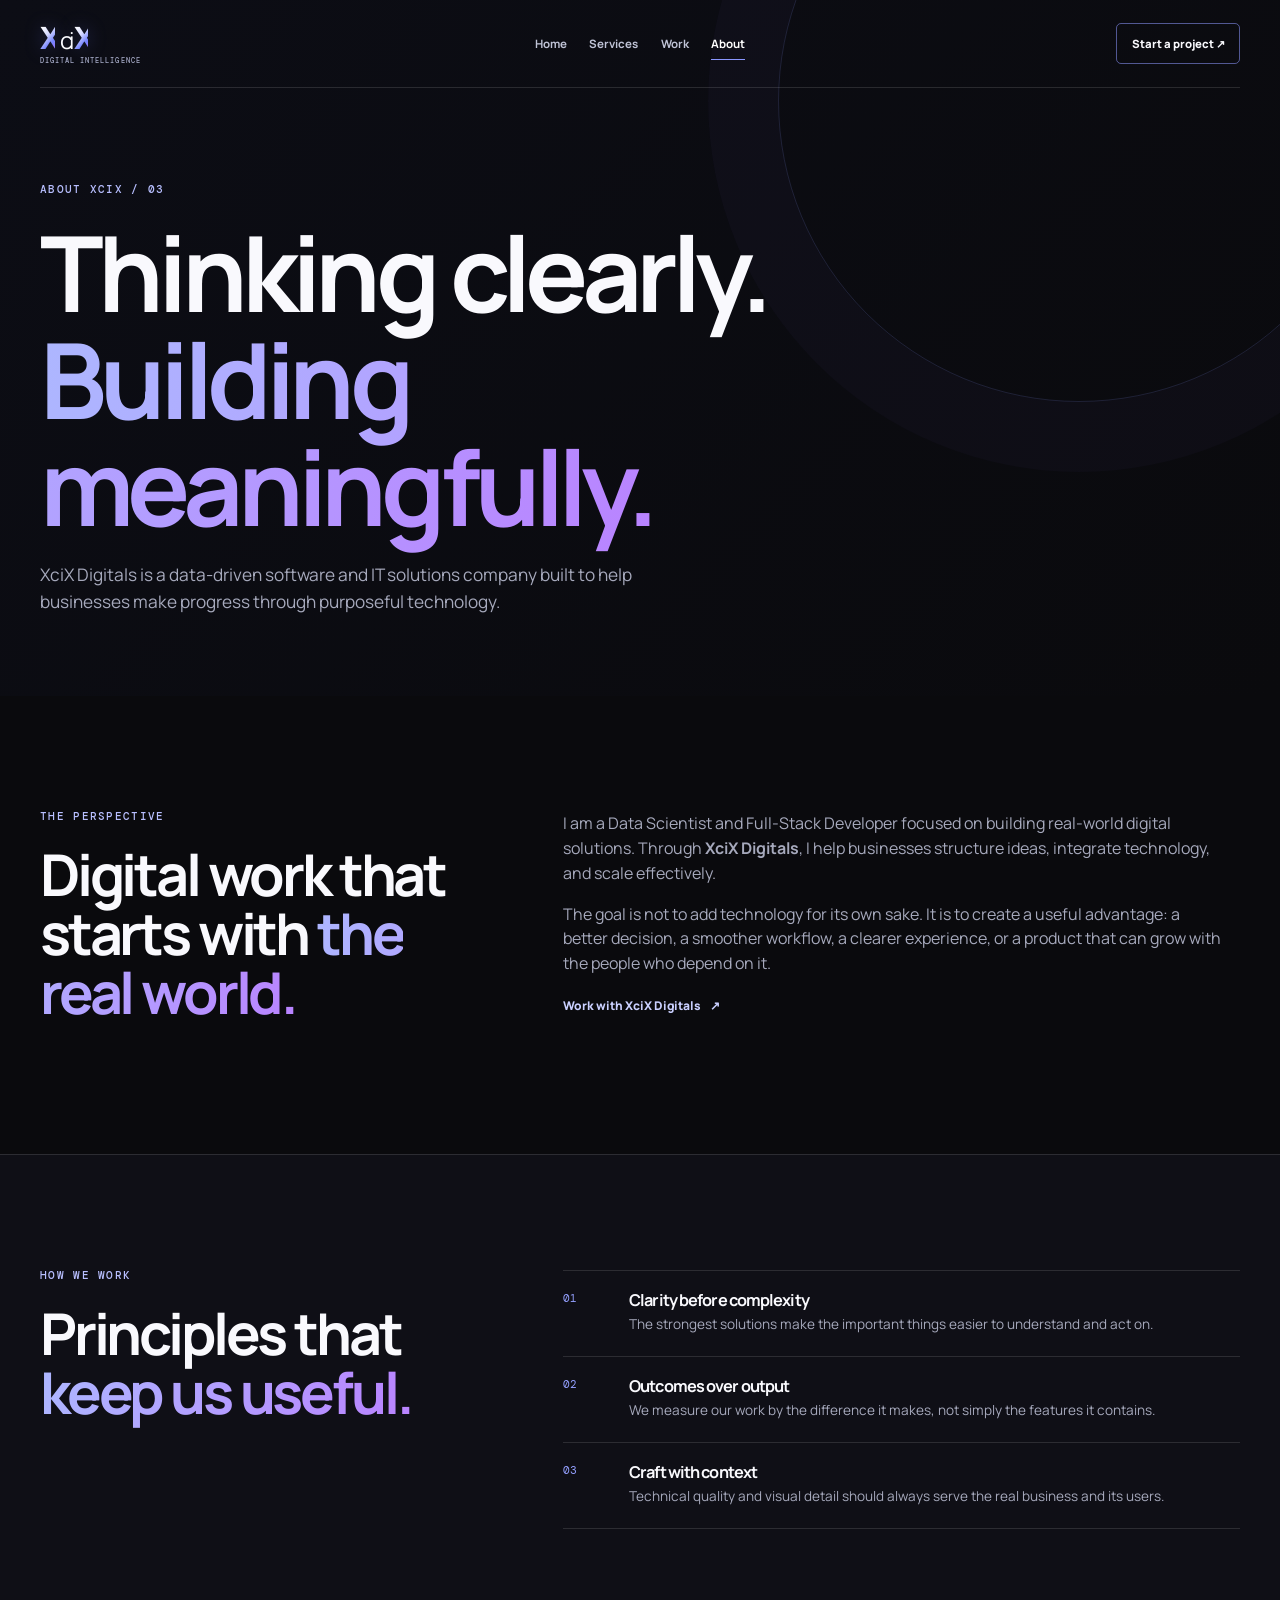
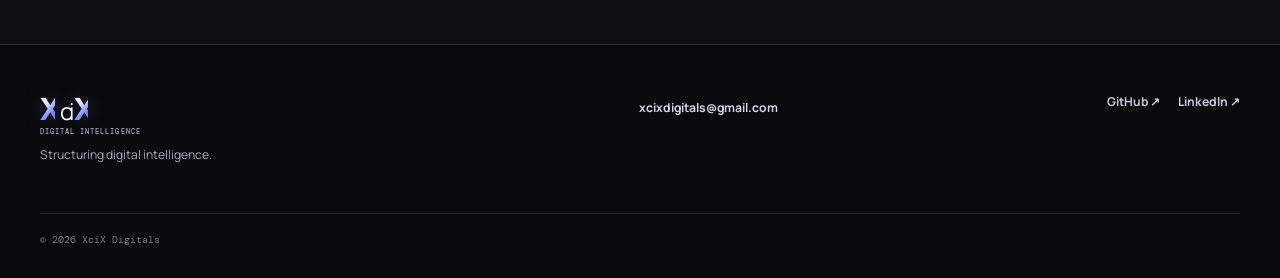
==== about.html @ 53332f1a "Transform XciX Digitals into a multi-page site" ====
<!doctype html>
<html lang="en"><head><meta charset="utf-8"><meta name="viewport" content="width=device-width, initial-scale=1"><meta name="description" content="About XciX Digitals, a data-driven software and IT solutions company."><title>About | XciX Digitals</title><link rel="stylesheet" href="site.css"></head><body><main><section class="page-hero"><header class="header shell"><a class="logo" href="index.html" aria-label="XciX Digitals home"><span class="logo-word"><b>X</b><i>ci</i><b>X</b></span><span class="logo-tag">Digital Intelligence</span></a><nav aria-label="Primary navigation"><a href="index.html">Home</a><a href="services.html">Services</a><a href="work.html">Work</a><a class="active" href="about.html">About</a></nav><a class="header-cta" href="contact.html">Start a project ↗</a></header><div class="shell page-head"><p class="kicker">About XciX / 03</p><h1>Thinking clearly.<br><em>Building meaningfully.</em></h1><p>XciX Digitals is a data-driven software and IT solutions company built to help businesses make progress through purposeful technology.</p></div></section><section class="section shell about-grid"><div><p class="kicker">The perspective</p><h2>Digital work that starts with <em>the real world.</em></h2></div><div class="about-copy"><p>I am a Data Scientist and Full-Stack Developer focused on building real-world digital solutions. Through <strong>XciX Digitals</strong>, I help businesses structure ideas, integrate technology, and scale effectively.</p><p>The goal is not to add technology for its own sake. It is to create a useful advantage: a better decision, a smoother workflow, a clearer experience, or a product that can grow with the people who depend on it.</p><a class="text-link" href="contact.html">Work with XciX Digitals <span>↗</span></a></div></section><section class="dark-band"><div class="section shell about-grid"><div><p class="kicker">How we work</p><h2>Principles that<br><em>keep us useful.</em></h2></div><div class="principles"><article><span>01</span><div><h3>Clarity before complexity</h3><p>The strongest solutions make the important things easier to understand and act on.</p></div></article><article><span>02</span><div><h3>Outcomes over output</h3><p>We measure our work by the difference it makes, not simply the features it contains.</p></div></article><article><span>03</span><div><h3>Craft with context</h3><p>Technical quality and visual detail should always serve the real business and its users.</p></div></article></div></div></section></main><footer class="footer shell"><div><a class="logo footer-logo" href="index.html"><span class="logo-word"><b>X</b><i>ci</i><b>X</b></span><span class="logo-tag">Digital Intelligence</span></a><p>Structuring digital intelligence.</p></div><a href="mailto:xcixdigitals@gmail.com">xcixdigitals@gmail.com</a><div class="socials"><a href="https://github.com/Stephen-T-O" target="_blank" rel="noreferrer">GitHub ↗</a><a href="https://www.linkedin.com" target="_blank" rel="noreferrer">LinkedIn ↗</a></div><p>© 2026 XciX Digitals</p></footer><script src="site.js"></script></body></html>
---- site.css ----
@import url('https://fonts.googleapis.com/css2?family=DM+Mono:wght@400;500&family=Manrope:wght@400;500;600;700;800&display=swap');
:root{--bg:#0a0a0d;--card:#151620;--ink:#f9f9fd;--muted:#a6a9bc;--line:rgba(255,255,255,.12);--blue:#7181ff}*{box-sizing:border-box}html{scroll-behavior:smooth;background:var(--bg)}body{margin:0;min-width:320px;overflow-x:hidden;background:var(--bg);color:var(--ink);font-family:Manrope,Arial,sans-serif;line-height:1.55}body:before{position:fixed;inset:0;z-index:-9;content:"";background:radial-gradient(circle at 5% 0,rgba(72,83,220,.13),transparent 31rem),radial-gradient(circle at 96% 34%,rgba(129,75,216,.11),transparent 29rem)}a{color:inherit;text-decoration:none}h1,h2,h3,p{margin-top:0}h1,h2,h3{letter-spacing:-.055em;line-height:1.02}h1{font-size:clamp(3.15rem,8.2vw,7.2rem);margin-bottom:1.45rem}h2{font-size:clamp(2.15rem,4.5vw,4.35rem);margin-bottom:1.1rem}h3{font-size:1.27rem}p{color:var(--muted)}em{color:transparent;font-style:normal;background:linear-gradient(105deg,#adb7ff,#b983ff);-webkit-background-clip:text;background-clip:text}.shell{width:min(calc(100% - 48px),1200px);margin:auto}
.logo{display:inline-flex;flex-direction:column;width:max-content;line-height:1}.logo-word{display:inline-flex;align-items:baseline;font-size:1.92rem;letter-spacing:-.13em}.logo-word b{color:transparent;font-weight:800;letter-spacing:-.2em;background:linear-gradient(135deg,#fff 13%,#d8dcff 42%,#7382ff 70%,#ad73ff);-webkit-background-clip:text;background-clip:text;filter:drop-shadow(0 0 9px rgba(109,123,255,.28))}.logo-word i{margin:0 .14em 0 .23em;color:#fff;font-size:.76em;font-style:normal;font-weight:400}.logo-tag{margin-top:.32rem;color:#a7acc8;font:500 .43rem/1 'DM Mono',monospace;letter-spacing:.15em;text-transform:uppercase}
.header{position:relative;z-index:4;display:grid;grid-template-columns:1fr auto 1fr;align-items:center;gap:1.8rem;min-height:88px;border-bottom:1px solid var(--line)}.header nav{display:flex;justify-content:center;gap:1.4rem}.header nav a{position:relative;padding:.45rem 0;color:#c0c4d7;font-size:.72rem;font-weight:700}.header nav a:after{position:absolute;right:0;bottom:0;left:0;height:1px;content:"";background:#8996ff;transform:scaleX(0);transition:.22s}.header nav a:hover,.header nav a.active{color:#fff}.header nav a:hover:after,.header nav a.active:after{transform:scaleX(1)}.header-cta{justify-self:end;padding:.66rem .9rem;border:1px solid rgba(141,151,255,.55);border-radius:5px;font-size:.71rem;font-weight:800;transition:.2s}.header-cta:hover,.header-cta.active{border-color:transparent;background:linear-gradient(105deg,#5969ed,#8863e5);transform:translateY(-2px)}
.hero{position:relative;display:flex;flex-direction:column;min-height:100svh;overflow:hidden;isolation:isolate;background:linear-gradient(135deg,#0c0d15,#0a0a0d 58%)}.grid{position:absolute;inset:0;z-index:-4;background-image:linear-gradient(rgba(133,144,255,.095) 1px,transparent 1px),linear-gradient(90deg,rgba(133,144,255,.095) 1px,transparent 1px);background-size:64px 64px;mask-image:radial-gradient(ellipse 88% 80% at 60% 42%,#000,transparent 93%)}.orbit{position:absolute;z-index:-3;border:1px solid rgba(137,147,255,.27);border-radius:50%}.orbit-one{top:12%;right:-16%;width:min(88vw,1250px);aspect-ratio:1.9;transform:rotate(-23deg)}.orbit-two{top:10%;right:-11%;width:min(70vw,1030px);aspect-ratio:1.55;border-color:rgba(177,119,255,.22);transform:rotate(29deg)}.hero:after{position:absolute;right:-14%;top:11%;z-index:-2;width:min(52vw,710px);aspect-ratio:1;border-radius:50%;content:"";background:radial-gradient(circle at 34% 33%,rgba(244,245,255,.8),rgba(136,124,255,.54) 4%,rgba(73,86,229,.27) 23%,transparent 71%);filter:drop-shadow(0 0 52px rgba(74,89,255,.18));animation:float 7s ease-in-out infinite}.hero-copy{display:flex;flex:1;flex-direction:column;justify-content:center;padding:5.7rem 0 3.8rem}.eyebrow,.kicker{display:flex;align-items:center;gap:.72rem;margin-bottom:1.45rem;color:#b8bfff;font:500 .68rem/1 'DM Mono',monospace;letter-spacing:.12em;text-transform:uppercase}.eyebrow span{width:26px;height:1px;background:var(--blue)}.hero-copy h1{max-width:11.7ch}.hero-copy>p:not(.eyebrow){max-width:570px;margin-bottom:2rem;font-size:1.1rem}.actions{display:flex;flex-wrap:wrap;gap:.8rem}.button{display:inline-flex;align-items:center;gap:.8rem;min-height:47px;padding:.72rem 1rem;border:1px solid transparent;border-radius:5px;font-size:.78rem;font-weight:800;transition:.2s}.button:hover{transform:translateY(-3px)}.primary{background:linear-gradient(105deg,#5969ed,#8863e5);box-shadow:0 13px 30px rgba(86,96,237,.28)}.secondary{border-color:var(--line);background:rgba(255,255,255,.03)}.hero-meta{display:flex;justify-content:space-between;gap:1rem;padding:1rem 0;border-top:1px solid var(--line);color:#8d93ad;font:.63rem 'DM Mono',monospace;text-transform:uppercase}
.section{padding:7.2rem 0}.intro{max-width:680px;margin-bottom:3.1rem}.intro p:last-child{max-width:565px;margin-bottom:0;font-size:1rem}.dark-band{border-top:1px solid var(--line);border-bottom:1px solid var(--line);background:rgba(19,20,31,.54)}.card-grid,.project-grid{display:grid;grid-template-columns:repeat(3,1fr);gap:1rem;margin-bottom:2rem}.service-card{position:relative;min-height:278px;padding:1.45rem;overflow:hidden;border:1px solid var(--line);border-radius:11px;background:linear-gradient(145deg,rgba(28,30,47,.92),rgba(15,16,26,.92));transition:.25s}.service-card:hover,.project:hover{border-color:rgba(142,151,255,.52);box-shadow:0 20px 40px rgba(0,0,0,.27);transform:translateY(-6px)}.service-card>div{display:flex;justify-content:space-between;color:#909bff;font:.68rem 'DM Mono',monospace}.service-card h3{margin:4rem 0 .85rem}.service-card p{margin-bottom:1.05rem;font-size:.84rem}.service-card a,.text-link{color:#cad0ff;font-size:.75rem;font-weight:800}.service-card:after{position:absolute;right:-25px;bottom:-53px;width:130px;aspect-ratio:1;border:1px solid rgba(141,150,255,.22);border-radius:50%;content:""}.text-link{display:inline-flex;gap:.55rem}.project{overflow:hidden;border:1px solid var(--line);border-radius:11px;background:var(--card);transition:.25s}.project>div:last-child{padding:1.25rem}.project p{margin-bottom:.55rem;color:#b3b9d8;font:.64rem 'DM Mono',monospace;text-transform:uppercase}.project h3{margin-bottom:.65rem;font-size:1.56rem}.project small{display:block;color:#a9afc5;font-size:.78rem}.art{position:relative;display:grid;height:170px;overflow:hidden;place-items:center;background:linear-gradient(135deg,#1a2456,#3344a3)}.art:before{position:absolute;width:165%;height:58%;border-top:1px solid rgba(255,255,255,.38);border-bottom:1px solid rgba(255,255,255,.19);border-radius:50%;content:"";transform:rotate(-28deg)}.art span{position:absolute;top:13px;left:15px;color:rgba(255,255,255,.72);font:.66rem 'DM Mono',monospace}.art b{position:relative;color:#fff;font-size:4rem;text-shadow:0 0 25px rgba(255,255,255,.42)}.art.velix{background:linear-gradient(135deg,#321656,#7d40bd)}.art.apn{background:linear-gradient(135deg,#102e31,#267968 58%,#85bd82)}.art.apn b{font-size:2.1rem}
.reasons{display:grid;grid-template-columns:.75fr 1.25fr;gap:4rem}.reason-list{border-top:1px solid var(--line)}.reason-list article{display:grid;grid-template-columns:50px 1fr auto;gap:1rem;padding:1.25rem 0;border-bottom:1px solid var(--line)}.reason-list article>span{color:#8d99ff;font:.67rem 'DM Mono',monospace}.reason-list h3{margin-bottom:.25rem;font-size:1.05rem}.reason-list p{margin:0;font-size:.84rem}.reason-list b{color:#9ea7ff}.cta{position:relative;overflow:hidden;padding:clamp(4rem,7.5vw,7rem) 0;border-top:1px solid rgba(155,165,255,.26);border-bottom:1px solid rgba(155,165,255,.26);text-align:center;background:radial-gradient(circle at 50% 47%,rgba(94,102,230,.31),transparent 33%),linear-gradient(135deg,#19205a,#412a73)}.cta:before,.cta:after{position:absolute;top:50%;left:50%;border:1px solid rgba(214,217,255,.18);border-radius:50%;content:"";transform:translate(-50%,-50%)}.cta:before{width:580px;aspect-ratio:1}.cta:after{width:900px;aspect-ratio:1}.cta .shell{position:relative}.cta .kicker{justify-content:center;color:#d4ccff}.cta h2{margin-bottom:1.6rem}.cta em{color:#d5cbff;background:none;-webkit-text-fill-color:currentColor}
.page-hero{position:relative;overflow:hidden;background:linear-gradient(135deg,#0c0d15,#0a0a0d)}.page-hero:after{position:absolute;top:-200px;right:-100px;width:600px;aspect-ratio:1;border:1px solid rgba(139,151,255,.16);border-radius:50%;content:"";box-shadow:0 0 0 70px rgba(132,99,255,.028)}.page-head{position:relative;z-index:1;padding:6rem 0 5rem}.page-head h1{max-width:11ch}.page-head>p:last-child{max-width:650px;margin-bottom:0;font-size:1.08rem}.detail-grid{display:grid;grid-template-columns:repeat(2,1fr);gap:1rem}.detail{min-height:315px;padding:1.7rem;border:1px solid var(--line);border-radius:11px;background:linear-gradient(145deg,rgba(27,29,45,.88),rgba(14,15,24,.88))}.detail>span,.steps article>span{display:block;margin-bottom:3.3rem;color:#96a1ff;font:.65rem 'DM Mono',monospace}.detail h2{max-width:10ch;font-size:clamp(1.7rem,3.4vw,2.75rem)}.detail p{margin:0;font-size:.89rem}.detail strong{color:#ecedfb}.steps{display:grid;grid-template-columns:repeat(4,1fr);gap:1rem;margin-top:3.8rem}.steps article{padding-top:1.05rem;border-top:1px solid var(--line)}.steps article>span{margin-bottom:1rem}.steps h3{margin-bottom:.45rem;font-size:1rem}.steps p{margin:0;font-size:.82rem}
.work-list{border-top:1px solid var(--line)}.work-list article{display:grid;grid-template-columns:75px 1fr 1.1fr 36px;gap:1rem;align-items:center;min-height:145px;padding:1.3rem 0;border-bottom:1px solid var(--line);transition:.2s}.work-list article:hover{padding-right:1rem;padding-left:1rem;background:rgba(255,255,255,.025)}.work-list article>span,.work-list article>div p{color:#96a0ff;font:.66rem 'DM Mono',monospace;text-transform:uppercase}.work-list article>div p{margin-bottom:.3rem}.work-list h2{margin:0;font-size:clamp(1.55rem,3vw,2.85rem)}.work-list small{color:#aeb3c7;font-size:.84rem}.work-list b,.work-list a{justify-self:end;color:#aeb7ff;font-size:1.25rem}
.about-grid{display:grid;grid-template-columns:.8fr 1.2fr;gap:4.5rem}.about-copy p{max-width:660px;font-size:1rem}.principles article{display:grid;grid-template-columns:50px 1fr;gap:1rem;padding:1.3rem 0;border-top:1px solid var(--line)}.principles article:last-child{border-bottom:1px solid var(--line)}.principles span{color:#94a0ff;font:.66rem 'DM Mono',monospace}.principles h3{margin-bottom:.35rem;font-size:1.02rem}.principles p{margin:0;font-size:.85rem}.contact-layout{display:grid;grid-template-columns:.9fr 1.1fr;gap:4rem}.contact-layout>div:first-child>p:not(.kicker){max-width:470px;font-size:1rem}.contact-methods{display:grid;gap:.75rem}.contact-methods>a{display:flex;align-items:center;justify-content:space-between;gap:1rem;padding:1.15rem;border:1px solid var(--line);border-radius:8px;background:rgba(255,255,255,.025);transition:.2s}.contact-methods>a:hover{border-color:rgba(145,153,255,.55);transform:translateX(5px)}.contact-methods p{margin-bottom:.22rem;font:.63rem 'DM Mono',monospace;text-transform:uppercase}.contact-methods h3{margin:0;font-size:1rem}.contact-methods>a>span{color:#aab4ff;font-size:1.2rem}
.footer{display:grid;grid-template-columns:1.3fr 1fr auto;gap:2rem;align-items:start;padding:3rem 0 2rem;color:#99a0b9;font-size:.76rem}.footer>div:first-child p{margin:.65rem 0 0}.footer>a{padding-top:.35rem;color:#d3d6e9;font-weight:700}.socials{display:flex;gap:1.1rem}.socials a{color:#c5c9dc;font-weight:700}.footer>p{grid-column:1/-1;margin:1rem 0 0;padding-top:1.2rem;border-top:1px solid var(--line);color:#777e99;font:.62rem 'DM Mono',monospace}.js .reveal{opacity:0;transform:translateY(18px);transition:.65s}.js .reveal.is-visible{opacity:1;transform:none}@keyframes float{50%{transform:translateY(-14px)}}
@media(max-width:850px){.header{grid-template-columns:1fr auto}.header nav{grid-row:2;grid-column:1/-1;justify-content:flex-start;padding-bottom:.9rem}.header-cta{grid-column:2;grid-row:1}.hero-copy{padding-top:4.3rem}.card-grid,.project-grid{grid-template-columns:1fr 1fr}.card-grid .service-card:last-child{grid-column:1/-1}.reasons,.about-grid,.contact-layout{grid-template-columns:1fr;gap:2.5rem}.steps{grid-template-columns:1fr 1fr}.detail-grid{grid-template-columns:1fr}.detail{min-height:260px}.detail>span{margin-bottom:2.1rem}}@media(max-width:570px){.shell{width:min(calc(100% - 32px),1200px)}.header{gap:1rem;min-height:72px}.logo-word{font-size:1.65rem}.header-cta{padding:.55rem .65rem;font-size:.64rem}.header nav{gap:1rem;overflow:auto;padding-bottom:.75rem}.header nav a{flex-shrink:0;font-size:.67rem}.hero:after{top:24%;right:-50%;width:560px}.hero-copy{padding:4.4rem 0 3.6rem}.hero-meta span:nth-child(2){display:none}.hero-meta{font-size:.57rem}.section{padding:4.8rem 0}.card-grid,.project-grid,.steps{grid-template-columns:1fr}.card-grid .service-card:last-child{grid-column:auto}.service-card{min-height:235px}.service-card h3{margin-top:2.6rem}.project-grid{gap:.8rem}.reasons{gap:2rem}.reason-list article{grid-template-columns:36px 1fr 20px}.page-head{padding:4.4rem 0 3.8rem}.detail{min-height:0}.work-list article{grid-template-columns:34px 1fr 20px;gap:.6rem;min-height:135px}.work-list small{grid-column:2/-1;font-size:.78rem}.work-list b,.work-list a{grid-column:3;grid-row:1}.footer{grid-template-columns:1fr;gap:1rem}.footer>a{padding-top:0}.footer>p{grid-column:auto}.socials{margin-top:.2rem}}
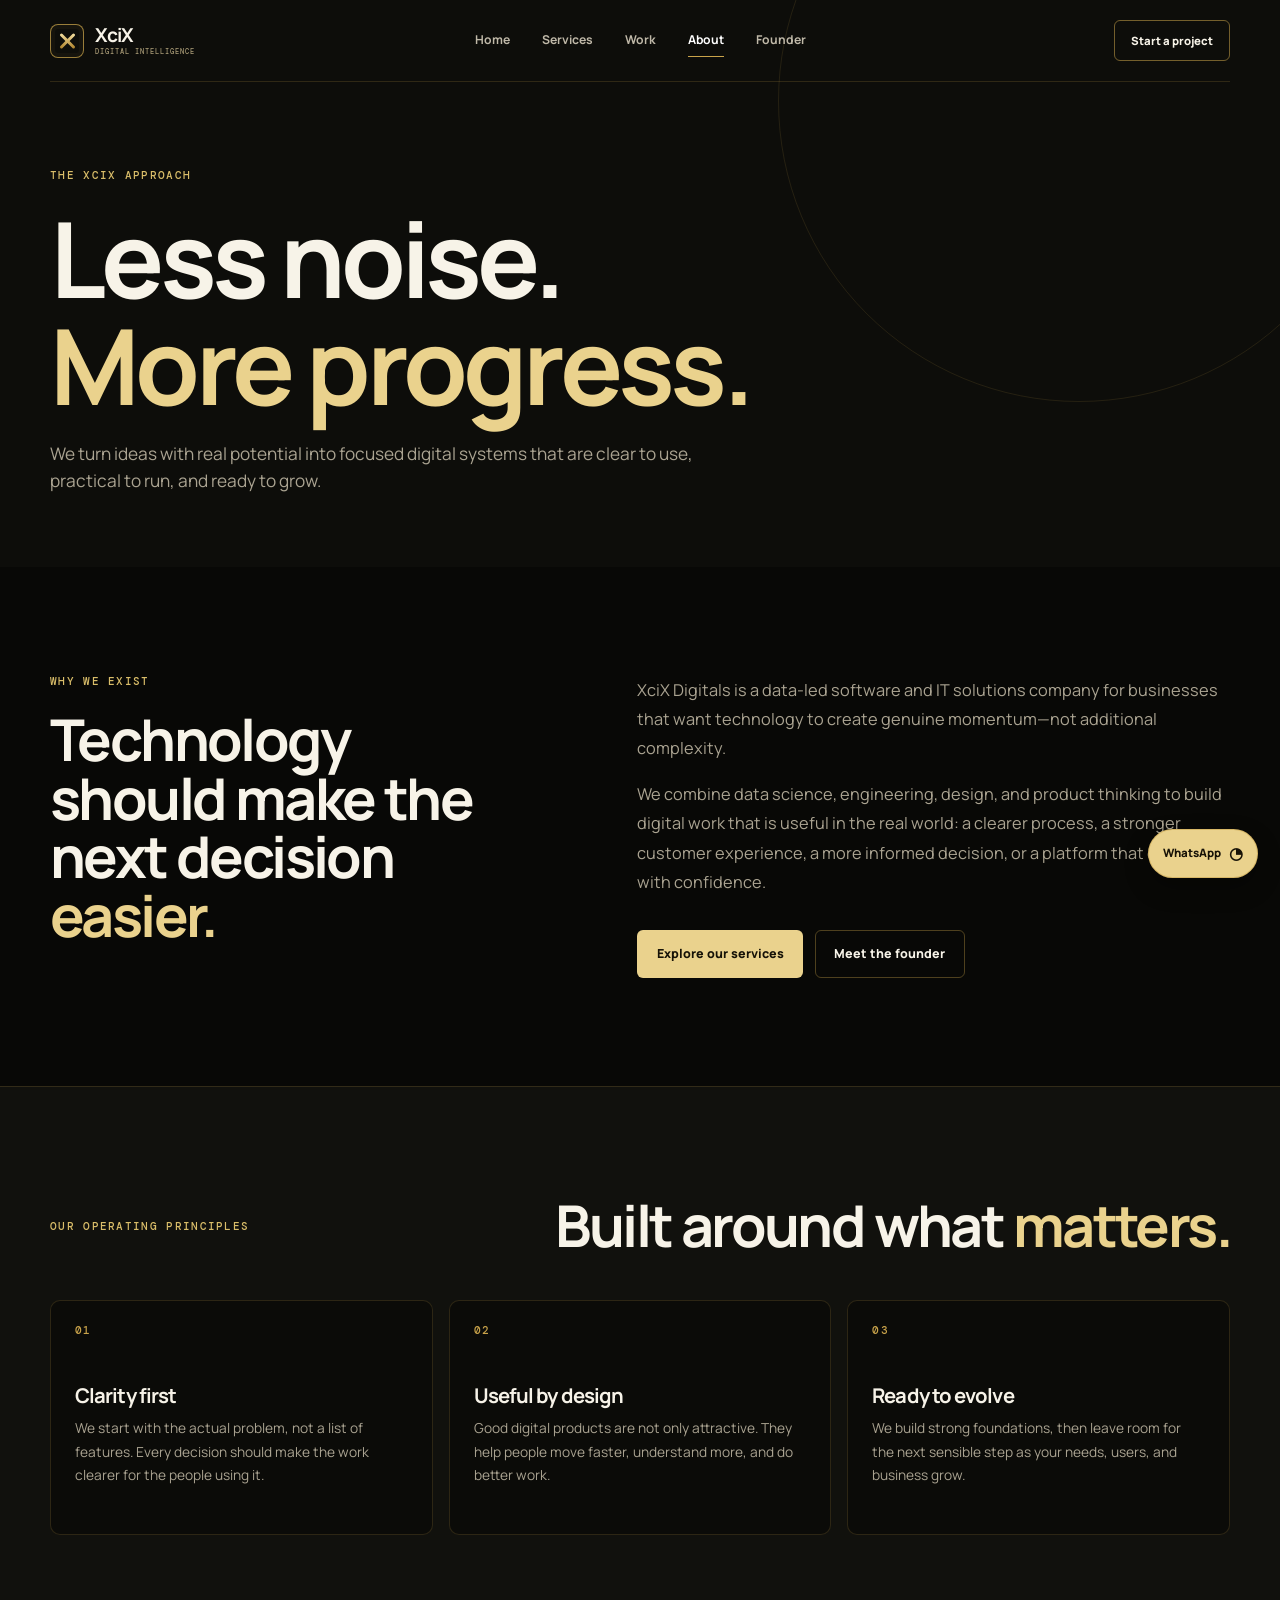
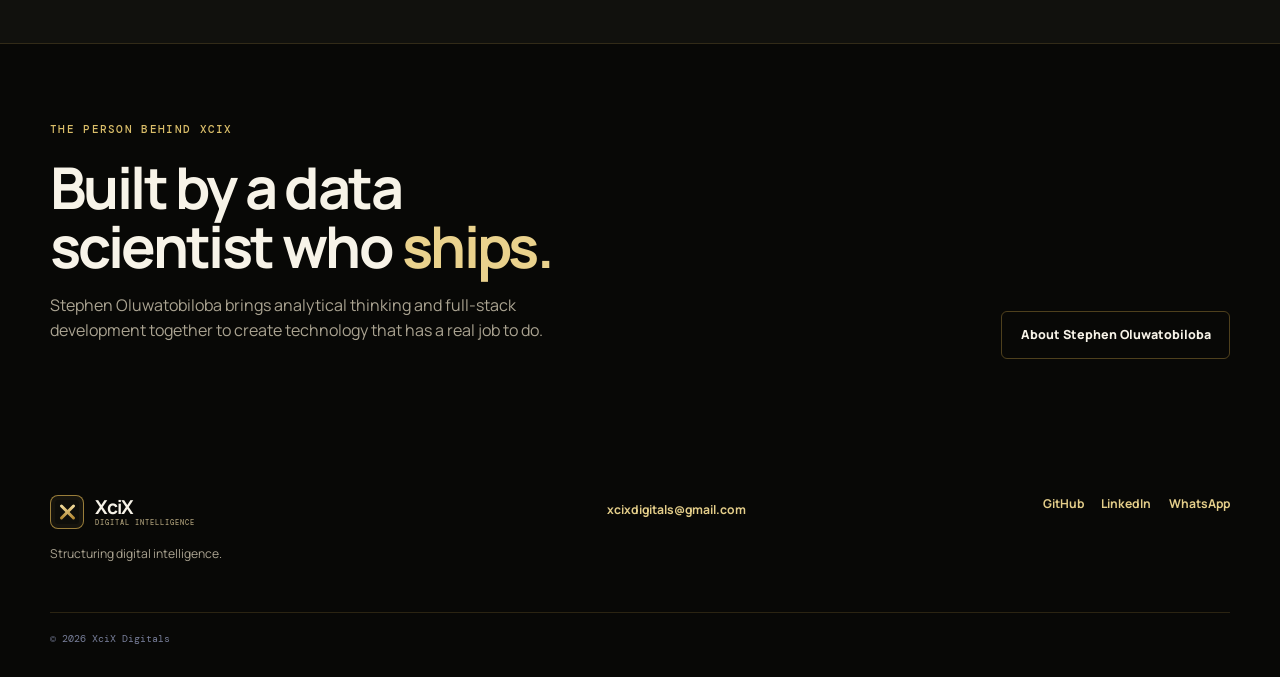
==== commit 396c83f1: "Add founder story and polished site-wide interactions" ====
--- a/about.html
+++ b/about.html
@@ -1,2 +1,7 @@
 <!doctype html>
-<html lang="en"><head><meta charset="utf-8"><meta name="viewport" content="width=device-width, initial-scale=1"><meta name="description" content="About XciX Digitals, a data-driven software and IT solutions company."><title>About | XciX Digitals</title><link rel="stylesheet" href="site.css"></head><body><main><section class="page-hero"><header class="header shell"><a class="logo" href="index.html" aria-label="XciX Digitals home"><span class="logo-word"><b>X</b><i>ci</i><b>X</b></span><span class="logo-tag">Digital Intelligence</span></a><nav aria-label="Primary navigation"><a href="index.html">Home</a><a href="services.html">Services</a><a href="work.html">Work</a><a class="active" href="about.html">About</a></nav><a class="header-cta" href="contact.html">Start a project ↗</a></header><div class="shell page-head"><p class="kicker">About XciX / 03</p><h1>Thinking clearly.<br><em>Building meaningfully.</em></h1><p>XciX Digitals is a data-driven software and IT solutions company built to help businesses make progress through purposeful technology.</p></div></section><section class="section shell about-grid"><div><p class="kicker">The perspective</p><h2>Digital work that starts with <em>the real world.</em></h2></div><div class="about-copy"><p>I am a Data Scientist and Full-Stack Developer focused on building real-world digital solutions. Through <strong>XciX Digitals</strong>, I help businesses structure ideas, integrate technology, and scale effectively.</p><p>The goal is not to add technology for its own sake. It is to create a useful advantage: a better decision, a smoother workflow, a clearer experience, or a product that can grow with the people who depend on it.</p><a class="text-link" href="contact.html">Work with XciX Digitals <span>↗</span></a></div></section><section class="dark-band"><div class="section shell about-grid"><div><p class="kicker">How we work</p><h2>Principles that<br><em>keep us useful.</em></h2></div><div class="principles"><article><span>01</span><div><h3>Clarity before complexity</h3><p>The strongest solutions make the important things easier to understand and act on.</p></div></article><article><span>02</span><div><h3>Outcomes over output</h3><p>We measure our work by the difference it makes, not simply the features it contains.</p></div></article><article><span>03</span><div><h3>Craft with context</h3><p>Technical quality and visual detail should always serve the real business and its users.</p></div></article></div></div></section></main><footer class="footer shell"><div><a class="logo footer-logo" href="index.html"><span class="logo-word"><b>X</b><i>ci</i><b>X</b></span><span class="logo-tag">Digital Intelligence</span></a><p>Structuring digital intelligence.</p></div><a href="mailto:xcixdigitals@gmail.com">xcixdigitals@gmail.com</a><div class="socials"><a href="https://github.com/Stephen-T-O" target="_blank" rel="noreferrer">GitHub ↗</a><a href="https://www.linkedin.com" target="_blank" rel="noreferrer">LinkedIn ↗</a></div><p>© 2026 XciX Digitals</p></footer><script src="site.js"></script></body></html>
+<html lang="en"><head><meta charset="utf-8"><meta name="viewport" content="width=device-width, initial-scale=1"><meta name="description" content="XciX Digitals is a data-led digital product and technology partner for ambitious businesses."><title>About | XciX Digitals</title><link rel="stylesheet" href="site.css"></head><body><main>
+<section class="page-hero about-hero"><header class="header shell"><a class="logo" href="index.html" aria-label="XciX Digitals home"><span class="logo-word"><b>X</b><i>ci</i><b>X</b></span></a><nav aria-label="Primary navigation"><a href="index.html">Home</a><a href="services.html">Services</a><a href="work.html">Work</a><a class="active" href="about.html">About</a></nav><a class="header-cta" href="contact.html">Start a project</a></header><div class="shell page-head reveal"><p class="kicker">The XciX approach</p><h1>Less noise.<br><em>More progress.</em></h1><p>We turn ideas with real potential into focused digital systems that are clear to use, practical to run, and ready to grow.</p></div></section>
+<section class="section shell story-grid"><div class="story-lead reveal"><p class="kicker">Why we exist</p><h2>Technology should make the next decision <em>easier.</em></h2></div><div class="story-copy reveal"><p>XciX Digitals is a data-led software and IT solutions company for businesses that want technology to create genuine momentum—not additional complexity.</p><p>We combine data science, engineering, design, and product thinking to build digital work that is useful in the real world: a clearer process, a stronger customer experience, a more informed decision, or a platform that can scale with confidence.</p><div class="story-actions"><a class="button primary" href="services.html">Explore our services</a><a class="button secondary" href="founder.html">Meet the founder</a></div></div></section>
+<section class="values-section"><div class="shell section"><div class="values-heading reveal"><p class="kicker">Our operating principles</p><h2>Built around what <em>matters.</em></h2></div><div class="values-grid"><article class="value-card reveal"><span>01</span><h3>Clarity first</h3><p>We start with the actual problem, not a list of features. Every decision should make the work clearer for the people using it.</p></article><article class="value-card reveal"><span>02</span><h3>Useful by design</h3><p>Good digital products are not only attractive. They help people move faster, understand more, and do better work.</p></article><article class="value-card reveal"><span>03</span><h3>Ready to evolve</h3><p>We build strong foundations, then leave room for the next sensible step as your needs, users, and business grow.</p></article></div></div></section>
+<section class="section shell founder-callout reveal"><div><p class="kicker">The person behind XciX</p><h2>Built by a data scientist who <em>ships.</em></h2><p>Stephen Oluwatobiloba brings analytical thinking and full-stack development together to create technology that has a real job to do.</p></div><a class="button secondary" href="founder.html">About Stephen Oluwatobiloba</a></section>
+</main><footer class="footer shell"><div><a class="logo footer-logo" href="index.html"><span class="logo-word"><b>X</b><i>ci</i><b>X</b></span></a><p>Structuring digital intelligence.</p></div><a href="mailto:xcixdigitals@gmail.com">xcixdigitals@gmail.com</a><div class="socials"><a href="https://github.com/Stephen-T-O" target="_blank" rel="noreferrer">GitHub</a><a href="https://www.linkedin.com" target="_blank" rel="noreferrer">LinkedIn</a></div><p>© 2026 XciX Digitals</p></footer><script src="site.js"></script></body></html>
--- a/site.css
+++ b/site.css
@@ -9,4 +9,30 @@
 .work-list{border-top:1px solid var(--line)}.work-list article{display:grid;grid-template-columns:75px 1fr 1.1fr 36px;gap:1rem;align-items:center;min-height:145px;padding:1.3rem 0;border-bottom:1px solid var(--line);transition:.2s}.work-list article:hover{padding-right:1rem;padding-left:1rem;background:rgba(255,255,255,.025)}.work-list article>span,.work-list article>div p{color:#96a0ff;font:.66rem 'DM Mono',monospace;text-transform:uppercase}.work-list article>div p{margin-bottom:.3rem}.work-list h2{margin:0;font-size:clamp(1.55rem,3vw,2.85rem)}.work-list small{color:#aeb3c7;font-size:.84rem}.work-list b,.work-list a{justify-self:end;color:#aeb7ff;font-size:1.25rem}
 .about-grid{display:grid;grid-template-columns:.8fr 1.2fr;gap:4.5rem}.about-copy p{max-width:660px;font-size:1rem}.principles article{display:grid;grid-template-columns:50px 1fr;gap:1rem;padding:1.3rem 0;border-top:1px solid var(--line)}.principles article:last-child{border-bottom:1px solid var(--line)}.principles span{color:#94a0ff;font:.66rem 'DM Mono',monospace}.principles h3{margin-bottom:.35rem;font-size:1.02rem}.principles p{margin:0;font-size:.85rem}.contact-layout{display:grid;grid-template-columns:.9fr 1.1fr;gap:4rem}.contact-layout>div:first-child>p:not(.kicker){max-width:470px;font-size:1rem}.contact-methods{display:grid;gap:.75rem}.contact-methods>a{display:flex;align-items:center;justify-content:space-between;gap:1rem;padding:1.15rem;border:1px solid var(--line);border-radius:8px;background:rgba(255,255,255,.025);transition:.2s}.contact-methods>a:hover{border-color:rgba(145,153,255,.55);transform:translateX(5px)}.contact-methods p{margin-bottom:.22rem;font:.63rem 'DM Mono',monospace;text-transform:uppercase}.contact-methods h3{margin:0;font-size:1rem}.contact-methods>a>span{color:#aab4ff;font-size:1.2rem}
 .footer{display:grid;grid-template-columns:1.3fr 1fr auto;gap:2rem;align-items:start;padding:3rem 0 2rem;color:#99a0b9;font-size:.76rem}.footer>div:first-child p{margin:.65rem 0 0}.footer>a{padding-top:.35rem;color:#d3d6e9;font-weight:700}.socials{display:flex;gap:1.1rem}.socials a{color:#c5c9dc;font-weight:700}.footer>p{grid-column:1/-1;margin:1rem 0 0;padding-top:1.2rem;border-top:1px solid var(--line);color:#777e99;font:.62rem 'DM Mono',monospace}.js .reveal{opacity:0;transform:translateY(18px);transition:.65s}.js .reveal.is-visible{opacity:1;transform:none}@keyframes float{50%{transform:translateY(-14px)}}
-@media(max-width:850px){.header{grid-template-columns:1fr auto}.header nav{grid-row:2;grid-column:1/-1;justify-content:flex-start;padding-bottom:.9rem}.header-cta{grid-column:2;grid-row:1}.hero-copy{padding-top:4.3rem}.card-grid,.project-grid{grid-template-columns:1fr 1fr}.card-grid .service-card:last-child{grid-column:1/-1}.reasons,.about-grid,.contact-layout{grid-template-columns:1fr;gap:2.5rem}.steps{grid-template-columns:1fr 1fr}.detail-grid{grid-template-columns:1fr}.detail{min-height:260px}.detail>span{margin-bottom:2.1rem}}@media(max-width:570px){.shell{width:min(calc(100% - 32px),1200px)}.header{gap:1rem;min-height:72px}.logo-word{font-size:1.65rem}.header-cta{padding:.55rem .65rem;font-size:.64rem}.header nav{gap:1rem;overflow:auto;padding-bottom:.75rem}.header nav a{flex-shrink:0;font-size:.67rem}.hero:after{top:24%;right:-50%;width:560px}.hero-copy{padding:4.4rem 0 3.6rem}.hero-meta span:nth-child(2){display:none}.hero-meta{font-size:.57rem}.section{padding:4.8rem 0}.card-grid,.project-grid,.steps{grid-template-columns:1fr}.card-grid .service-card:last-child{grid-column:auto}.service-card{min-height:235px}.service-card h3{margin-top:2.6rem}.project-grid{gap:.8rem}.reasons{gap:2rem}.reason-list article{grid-template-columns:36px 1fr 20px}.page-head{padding:4.4rem 0 3.8rem}.detail{min-height:0}.work-list article{grid-template-columns:34px 1fr 20px;gap:.6rem;min-height:135px}.work-list small{grid-column:2/-1;font-size:.78rem}.work-list b,.work-list a{grid-column:3;grid-row:1}.footer{grid-template-columns:1fr;gap:1rem}.footer>a{padding-top:0}.footer>p{grid-column:auto}.socials{margin-top:.2rem}}+@media(max-width:850px){.header{grid-template-columns:1fr auto}.header nav{grid-row:2;grid-column:1/-1;justify-content:flex-start;padding-bottom:.9rem}.header-cta{grid-column:2;grid-row:1}.hero-copy{padding-top:4.3rem}.card-grid,.project-grid{grid-template-columns:1fr 1fr}.card-grid .service-card:last-child{grid-column:1/-1}.reasons,.about-grid,.contact-layout{grid-template-columns:1fr;gap:2.5rem}.steps{grid-template-columns:1fr 1fr}.detail-grid{grid-template-columns:1fr}.detail{min-height:260px}.detail>span{margin-bottom:2.1rem}}@media(max-width:570px){.shell{width:min(calc(100% - 32px),1200px)}.header{gap:1rem;min-height:72px}.logo-word{font-size:1.65rem}.header-cta{padding:.55rem .65rem;font-size:.64rem}.header nav{gap:1rem;overflow:auto;padding-bottom:.75rem}.header nav a{flex-shrink:0;font-size:.67rem}.hero:after{top:24%;right:-50%;width:560px}.hero-copy{padding:4.4rem 0 3.6rem}.hero-meta span:nth-child(2){display:none}.hero-meta{font-size:.57rem}.section{padding:4.8rem 0}.card-grid,.project-grid,.steps{grid-template-columns:1fr}.card-grid .service-card:last-child{grid-column:auto}.service-card{min-height:235px}.service-card h3{margin-top:2.6rem}.project-grid{gap:.8rem}.reasons{gap:2rem}.reason-list article{grid-template-columns:36px 1fr 20px}.page-head{padding:4.4rem 0 3.8rem}.detail{min-height:0}.work-list article{grid-template-columns:34px 1fr 20px;gap:.6rem;min-height:135px}.work-list small{grid-column:2/-1;font-size:.78rem}.work-list b,.work-list a{grid-column:3;grid-row:1}.footer{grid-template-columns:1fr;gap:1rem}.footer>a{padding-top:0}.footer>p{grid-column:auto}.socials{margin-top:.2rem}}
+
+/* XciX gold edition: elevated black-and-gold brand system */
+:root{--bg:#070707;--card:#11100d;--ink:#fffdf7;--muted:#b6b0a2;--line:rgba(212,175,55,.2);--blue:#d4af37;--violet:#f1d47a}
+body{background:#070707;color:var(--ink)}body:before{background:radial-gradient(circle at 8% 0,rgba(212,175,55,.13),transparent 28rem),radial-gradient(circle at 92% 25%,rgba(255,206,71,.08),transparent 26rem)}
+.logo{position:relative;padding-left:2.9rem}.logo:before{position:absolute;top:.08rem;left:0;display:grid;width:2.15rem;height:2.15rem;place-items:center;border:1px solid rgba(212,175,55,.75);border-radius:7px;color:#070707;content:'X';font-size:1.22rem;font-weight:900;background:linear-gradient(135deg,#fff5b5,#d4af37 44%,#8d6714);box-shadow:0 0 0 4px rgba(212,175,55,.06),0 8px 25px rgba(212,175,55,.18);transform:rotate(45deg);transition:transform .35s,box-shadow .35s}.logo:hover:before{box-shadow:0 0 0 6px rgba(212,175,55,.08),0 0 35px rgba(212,175,55,.35);transform:rotate(135deg)}.logo:after{position:absolute;top:.93rem;left:.72rem;width:.72rem;height:.32rem;border-top:1px solid #070707;border-bottom:1px solid #070707;content:'';transform:rotate(-45deg)}.logo-word b{background:linear-gradient(135deg,#fffef0 12%,#f5df8c 45%,#d4af37 72%,#8f6716 100%);-webkit-background-clip:text;background-clip:text;filter:drop-shadow(0 0 10px rgba(212,175,55,.26))}.logo-word i{color:#fffdf7}.logo-tag{color:#cbbd91}
+.header{border-bottom-color:rgba(212,175,55,.19);background:rgba(7,7,7,.62);backdrop-filter:blur(18px)}.header nav a{color:#c6bfae}.header nav a:after{background:#d4af37}.header-cta{border-color:rgba(212,175,55,.66)}.header-cta:hover,.header-cta.active{background:linear-gradient(105deg,#b98d20,#f0ce63);color:#110e05}
+.hero{background:radial-gradient(circle at 80% 34%,rgba(154,115,18,.25),transparent 25%),linear-gradient(135deg,#0b0b0b,#070707 62%)}.grid{background-image:linear-gradient(rgba(212,175,55,.08) 1px,transparent 1px),linear-gradient(90deg,rgba(212,175,55,.08) 1px,transparent 1px)}.orbit{border-color:rgba(212,175,55,.28)}.orbit-two{border-color:rgba(255,221,112,.2)}.hero:after{background:radial-gradient(circle at 34% 33%,rgba(255,253,235,.78),rgba(212,175,55,.5) 4%,rgba(121,85,10,.25) 23%,transparent 71%);filter:drop-shadow(0 0 55px rgba(212,175,55,.22))}.eyebrow,.kicker{color:#e2c76d}.eyebrow span{background:#d4af37}.hero-copy h1 em{background:linear-gradient(105deg,#fff8c9,#d4af37 58%,#9f7418)}.primary{background:linear-gradient(105deg,#a97c18,#d4af37 45%,#f3d477);color:#0a0905;box-shadow:0 14px 32px rgba(212,175,55,.23)}.primary:hover{box-shadow:0 18px 42px rgba(212,175,55,.38)}.secondary{border-color:rgba(212,175,55,.35);background:rgba(212,175,55,.04)}.secondary:hover{border-color:#d4af37;background:rgba(212,175,55,.1)}.hero-meta{border-top-color:rgba(212,175,55,.2);color:#aa9d7c}
+.dark-band{border-color:rgba(212,175,55,.18);background:rgba(18,15,8,.7)}.service-card,.project,.detail{border-color:rgba(212,175,55,.18);background:linear-gradient(145deg,rgba(29,24,12,.9),rgba(13,12,9,.96));box-shadow:inset 0 1px rgba(255,255,255,.03)}.service-card:hover,.project:hover{border-color:rgba(212,175,55,.7);box-shadow:0 22px 45px rgba(0,0,0,.45),0 0 30px rgba(212,175,55,.08)}.service-card>div,.project p,.work-list article>span,.work-list article>div p,.detail>span,.steps article>span{color:#d4af37}.service-card a,.text-link{color:#e7ce7d}.art{background:linear-gradient(135deg,#3c2b08,#b4871b 54%,#191205)}.art.velix{background:linear-gradient(135deg,#201b0b,#866117)}.art.apn{background:linear-gradient(135deg,#17140b,#826719 58%,#c7a343)}.art:before{border-color:rgba(255,239,173,.45)}.reason-list article,.reason-list{border-color:rgba(212,175,55,.18)}.reason-list article>span,.reason-list b{color:#d4af37}.cta{border-color:rgba(212,175,55,.38);background:radial-gradient(circle at 50% 47%,rgba(205,159,30,.26),transparent 33%),linear-gradient(135deg,#1b1505,#3a2708)}.cta:before,.cta:after{border-color:rgba(246,217,116,.24)}.cta em{color:#f1d47a}.page-hero{background:linear-gradient(135deg,#0b0b0b,#080706)}.page-hero:after{border-color:rgba(212,175,55,.19);box-shadow:0 0 0 70px rgba(212,175,55,.025),0 0 0 140px rgba(212,175,55,.018)}.work-list,.work-list article,.principles article,.footer>p{border-color:rgba(212,175,55,.18)}.work-list article:hover{background:rgba(212,175,55,.045)}.work-list b,.work-list a,.principles span,.contact-methods>a>span{color:#d4af37}.contact-methods>a{border-color:rgba(212,175,55,.2);background:rgba(212,175,55,.035)}.contact-methods>a:hover{border-color:#d4af37}.footer{color:#aaa184}.footer>a,.socials a{color:#e5d59b}
+.glow-line{position:absolute;right:0;bottom:0;left:0;height:1px;background:linear-gradient(90deg,transparent,#d4af37,transparent);opacity:.7;animation:scan 4s ease-in-out infinite}.section.reveal,.dark-band .reveal{will-change:transform,opacity}.service-card,.project,.detail,.contact-methods>a{animation:cardIn .8s both;animation-timeline:view();animation-range:entry 0% cover 28%}.button,.header-cta,.text-link{position:relative;overflow:hidden}.button:after,.header-cta:after{position:absolute;top:0;bottom:0;left:-70%;width:35%;content:'';background:linear-gradient(90deg,transparent,rgba(255,255,255,.34),transparent);transform:skewX(-20deg);transition:left .55s}.button:hover:after,.header-cta:hover:after{left:130%}
+@keyframes scan{0%,100%{transform:scaleX(.35);opacity:.25}50%{transform:scaleX(1);opacity:.85}}@keyframes cardIn{from{opacity:.2;transform:translateY(26px) scale(.98)}to{opacity:1;transform:none}}
+@media(prefers-reduced-motion:reduce){*,*:before,*:after{animation-duration:.01ms!important;animation-iteration-count:1!important;scroll-behavior:auto!important;transition-duration:.01ms!important}}
+.hero:before,.cta:before{background:radial-gradient(280px circle at var(--spot-x,50%) var(--spot-y,45%),rgba(255,226,120,.11),transparent 68%);pointer-events:none;z-index:-1}.service-card,.project,.detail{transform:perspective(900px) rotateX(var(--tilt-x,0deg)) rotateY(var(--tilt-y,0deg));transition:transform .18s ease,box-shadow .25s,border-color .25s}.header.scrolled{box-shadow:0 10px 35px rgba(0,0,0,.28)}
+
+/* Refined black & gold interface — calm surfaces, purposeful motion, responsive navigation */
+:root{--bg:#080806;--panel:#11110d;--panel-soft:#17160f;--ink:#f7f3e8;--muted:#aaa391;--gold:#c9a34a;--gold-light:#ead28d;--line:rgba(201,163,74,.18)}
+body{background:var(--bg)}body:before{background:radial-gradient(circle at 85% -5%,rgba(201,163,74,.09),transparent 26rem),#080806}.shell{width:min(calc(100% - 56px),1180px)}h1,h2,h3{letter-spacing:-.045em}em{color:var(--gold-light);background:none;-webkit-text-fill-color:currentColor}
+.logo{align-items:center;flex-direction:row;gap:.7rem;padding:0}.logo:before,.logo:after,.logo-word,.logo-tag{display:none}.brand-mark{position:relative;display:block;width:34px;height:34px;border:1px solid rgba(201,163,74,.75);border-radius:8px;background:#0e0e0a;box-shadow:inset 0 0 0 4px rgba(201,163,74,.045)}.brand-mark i{position:absolute;top:6px;left:15px;width:3px;height:20px;border-radius:99px;background:linear-gradient(#f4dfa0,#af842d);transform:rotate(45deg)}.brand-mark i:last-child{transform:rotate(-45deg)}.brand-copy{display:flex;flex-direction:column;gap:2px}.brand-name{color:var(--ink);font-size:1.2rem;letter-spacing:-.06em;line-height:1}.brand-tag{color:#a99b76;font:500 .45rem/1 'DM Mono',monospace;letter-spacing:.14em;text-transform:uppercase}
+.header{position:relative;min-height:82px;border-bottom-color:var(--line);background:transparent;backdrop-filter:none}.header nav{gap:2rem}.header nav a{color:#bfb8a8;font-size:.76rem}.header nav a:after{background:var(--gold)}.header-cta{padding:.7rem 1rem;border-color:rgba(201,163,74,.55);border-radius:6px;color:#f7f3e8;background:transparent}.header-cta:hover,.header-cta.active{color:#161207;background:var(--gold-light)}
+.menu-toggle{display:none}.hero{min-height:760px;background:radial-gradient(circle at 78% 40%,rgba(201,163,74,.15),transparent 18rem),linear-gradient(135deg,#10100b,#080806 62%)}.hero:after{right:4%;top:20%;width:min(39vw,480px);background:radial-gradient(circle at 38% 36%,rgba(247,243,232,.5),rgba(201,163,74,.25) 5%,rgba(108,80,18,.1) 25%,transparent 63%);filter:none}.grid{opacity:.32;background-image:linear-gradient(rgba(201,163,74,.07) 1px,transparent 1px),linear-gradient(90deg,rgba(201,163,74,.07) 1px,transparent 1px);background-size:72px 72px}.orbit{border-color:rgba(201,163,74,.14)}.hero-copy{padding:6rem 0 3.25rem}.hero-copy h1{max-width:12ch;font-size:clamp(3.3rem,7.5vw,6.7rem)}.hero-copy h1 em{color:var(--gold-light);background:none}.hero-copy>p:not(.eyebrow){max-width:510px;font-size:1rem;line-height:1.7}.eyebrow,.kicker{color:#d9bd69}.eyebrow span{background:var(--gold)}.button{min-height:48px;padding:.75rem 1.15rem;border-radius:6px;font-size:.78rem}.primary{color:#161207;background:var(--gold-light);box-shadow:none}.primary:hover{background:#f4dfa0;box-shadow:none}.secondary{border-color:rgba(201,163,74,.36);background:transparent}.hero-meta{border-top-color:var(--line);color:#92886e}
+.section{padding:6.8rem 0}.intro{margin-bottom:2.7rem}.intro p:last-child{font-size:.96rem;line-height:1.75}.card-grid,.project-grid{gap:1.2rem}.service-card,.project,.detail{border-color:var(--line);border-radius:10px;background:var(--panel);box-shadow:none;transform:none!important;animation:none}.service-card:hover,.project:hover{border-color:rgba(201,163,74,.55);box-shadow:0 16px 38px rgba(0,0,0,.22);transform:translateY(-4px)!important}.service-card{min-height:250px;padding:1.55rem}.service-card h3{margin:3.3rem 0 .75rem}.service-card>div,.project p,.detail>span,.steps article>span{color:#c9a34a}.service-card a,.text-link{color:#e4ce8a}.service-card:after{display:none}.dark-band{border-color:var(--line);background:#0e0e0b}.project{background:#11110d}.project>div:last-child{padding:1.4rem}.art{height:185px;background:linear-gradient(135deg,#211906,#8a681e)}.art.velix{background:linear-gradient(135deg,#17140a,#6c551c)}.art.apn{background:linear-gradient(135deg,#17140a,#756320)}.reason-list,.reason-list article{border-color:var(--line)}.reason-list article>span,.reason-list b{color:#c9a34a}.cta{padding:6.2rem 0;border-color:var(--line);background:#121009}.cta:before,.cta:after{border-color:rgba(201,163,74,.14)}.cta .kicker{color:#d9bd69}.cta h2 em{color:#e7cf87;background:none}.page-hero{background:#0d0d0a}.page-hero:after{border-color:rgba(201,163,74,.13);box-shadow:none}.page-head{padding:5.5rem 0 4.5rem}.detail{min-height:290px;background:var(--panel)}.work-list,.work-list article,.principles article,.footer>p{border-color:var(--line)}.work-list article:hover{background:rgba(201,163,74,.035)}.work-list b,.work-list a,.principles span,.contact-methods>a>span{display:none}.contact-methods>a{border-color:var(--line);background:var(--panel)}.footer{padding:3.5rem 0 2rem;color:#aaa391}.footer>a,.socials a{color:#e4ce8a}
+.button:after,.header-cta:after,.glow-line{display:none}.hero:before,.cta:before{background:none}.service-card,.project,.detail,.contact-methods>a{animation:none}.js .reveal{opacity:0;transform:translateY(16px);transition:opacity .55s ease,transform .55s ease}.js .reveal.is-visible{opacity:1;transform:none}
+@media(max-width:760px){.shell{width:min(calc(100% - 32px),1180px)}.header{grid-template-columns:1fr auto auto;gap:.85rem;min-height:70px}.header-cta{padding:.58rem .7rem;font-size:.66rem}.menu-toggle{display:grid;grid-column:2;place-content:center;width:42px;height:42px;padding:0;border:1px solid var(--line);border-radius:6px;color:#f7f3e8;background:#11110d;cursor:pointer}.menu-toggle span{display:block;width:17px;height:1px;margin:3px;background:currentColor;transition:transform .2s}.menu-toggle.is-open span:first-child{transform:translateY(3.5px) rotate(45deg)}.menu-toggle.is-open span:last-child{transform:translateY(-3.5px) rotate(-45deg)}.header nav{position:absolute;top:64px;right:0;left:0;display:none;flex-direction:column;gap:0;padding:.65rem;border:1px solid var(--line);border-radius:8px;background:#12120e;box-shadow:0 18px 35px rgba(0,0,0,.35)}.header nav.is-open{display:flex}.header nav a{padding:.85rem .75rem;font-size:.82rem}.header nav a:after{display:none}.header nav a.active{color:#e7cf87}.hero{min-height:680px}.hero:after{right:-45%;top:38%;width:420px}.grid{background-size:48px 48px}.orbit-one{top:28%;right:-55%;width:840px}.orbit-two{top:24%;right:-58%;width:700px}.hero-copy{padding:5rem 0 2.4rem}.hero-copy h1{max-width:10ch;font-size:clamp(3rem,13vw,4.65rem)}.hero-copy>p:not(.eyebrow){max-width:30rem;font-size:.96rem}.hero-meta{font-size:.58rem}.hero-meta span:nth-child(2){display:none}.actions{gap:.7rem}.actions .button{flex:1;justify-content:center}.section{padding:4.6rem 0}.intro{margin-bottom:2rem}.card-grid,.project-grid,.detail-grid,.steps{grid-template-columns:1fr}.card-grid .service-card:last-child{grid-column:auto}.service-card{min-height:215px}.service-card h3{margin-top:2.4rem}.project-grid{gap:1rem}.art{height:175px}.reasons,.about-grid,.contact-layout{grid-template-columns:1fr;gap:2.2rem}.reason-list article{grid-template-columns:36px 1fr}.reason-list article>b{display:none}.page-head{padding:4rem 0 3.5rem}.page-head>p:last-child{font-size:.98rem}.detail{min-height:0;padding:1.4rem}.detail>span{margin-bottom:2rem}.detail h2{font-size:2rem}.work-list article{grid-template-columns:34px 1fr;gap:.7rem;padding:1.3rem 0}.work-list small{grid-column:2;font-size:.8rem}.footer{grid-template-columns:1fr;gap:1.2rem}.footer>a{padding-top:0}.footer>p{grid-column:auto}.socials{margin-top:.2rem}}
+
+/* Story-led About and Founder pages */
+.story-grid,.founder-grid{display:grid;grid-template-columns:.9fr 1.1fr;gap:clamp(3rem,8vw,9rem);align-items:start}.story-lead h2,.founder-statement h2{max-width:12ch}.story-copy,.founder-copy{max-width:620px}.story-copy p,.founder-copy p{font-size:1.02rem;line-height:1.8}.story-actions{display:flex;flex-wrap:wrap;gap:.75rem;margin-top:2rem}.values-section{border-top:1px solid var(--line);border-bottom:1px solid var(--line);background:var(--panel)}.values-heading{display:flex;justify-content:space-between;align-items:end;gap:2rem;margin-bottom:2.8rem}.values-heading h2{margin:0}.values-grid,.expertise-grid{display:grid;grid-template-columns:repeat(3,1fr);gap:1rem}.value-card,.expertise-grid article{min-height:235px;padding:1.5rem;border:1px solid var(--line);border-radius:10px;background:#0b0b08}.value-card>span,.expertise-grid span{display:block;margin-bottom:3.1rem;color:var(--gold);font:500 .68rem/1 'DM Mono',monospace;letter-spacing:.11em;text-transform:uppercase}.value-card h3,.expertise-grid h3{margin-bottom:.65rem}.value-card p,.expertise-grid p{margin:0;font-size:.86rem;line-height:1.7}.founder-callout{display:flex;justify-content:space-between;align-items:end;gap:2rem;padding:5rem 0}.founder-callout>div{max-width:650px}.founder-callout h2{max-width:14ch}.founder-callout p:last-child{max-width:520px}.founder-intro{display:grid;grid-template-columns:300px 1fr;gap:clamp(2rem,6vw,7rem);align-items:center;padding:5.2rem 0 5rem}.portrait-placeholder{position:relative;display:grid;min-height:360px;place-content:center;overflow:hidden;border:1px solid rgba(201,163,74,.42);border-radius:14px;background:linear-gradient(135deg,#191508,#090907)}.portrait-placeholder:before,.portrait-placeholder:after{position:absolute;border:1px solid rgba(201,163,74,.18);border-radius:50%;content:''}.portrait-placeholder:before{width:390px;height:390px}.portrait-placeholder:after{width:520px;height:260px;transform:rotate(-30deg)}.portrait-placeholder span{position:relative;color:var(--gold-light);font-size:4rem;font-weight:800;letter-spacing:-.1em}.portrait-placeholder small{position:absolute;bottom:1rem;left:1rem;color:#a79b7c;font:.62rem 'DM Mono',monospace;letter-spacing:.1em;text-transform:uppercase}.founder-intro h1{max-width:9ch}.founder-intro>div:last-child>p:last-child{max-width:580px;font-size:1.04rem;line-height:1.8}.founder-contact{max-width:770px;text-align:center}.founder-contact .kicker,.founder-contact .story-actions{justify-content:center}.founder-contact p:not(.kicker){max-width:560px;margin:0 auto;color:var(--muted)}.whatsapp-float{position:fixed;right:22px;bottom:22px;z-index:30;display:flex;align-items:center;gap:.55rem;padding:.7rem .85rem;border:1px solid rgba(201,163,74,.55);border-radius:999px;color:#171207;background:#ead28d;box-shadow:0 10px 24px rgba(0,0,0,.3);font-size:.72rem;font-weight:800;transition:transform .2s,box-shadow .2s}.whatsapp-float:hover{box-shadow:0 14px 28px rgba(0,0,0,.38);transform:translateY(-3px)}.whatsapp-float b{font-size:1rem}
+@media(max-width:760px){.story-grid,.founder-grid{grid-template-columns:1fr;gap:2rem}.values-heading{display:block}.values-heading h2{margin-top:.8rem}.values-grid,.expertise-grid{grid-template-columns:1fr}.value-card,.expertise-grid article{min-height:auto}.value-card>span,.expertise-grid span{margin-bottom:1.8rem}.founder-callout{display:block;padding:4.5rem 0}.founder-callout .button{margin-top:1.1rem}.founder-intro{grid-template-columns:1fr;gap:2rem;padding:3.5rem 0 4rem}.portrait-placeholder{min-height:250px;max-width:360px}.founder-intro h1{font-size:clamp(3rem,13vw,4.4rem)}.whatsapp-float{right:16px;bottom:16px}.whatsapp-float span{display:none}.whatsapp-float b{display:grid;width:22px;height:22px;place-content:center}}
